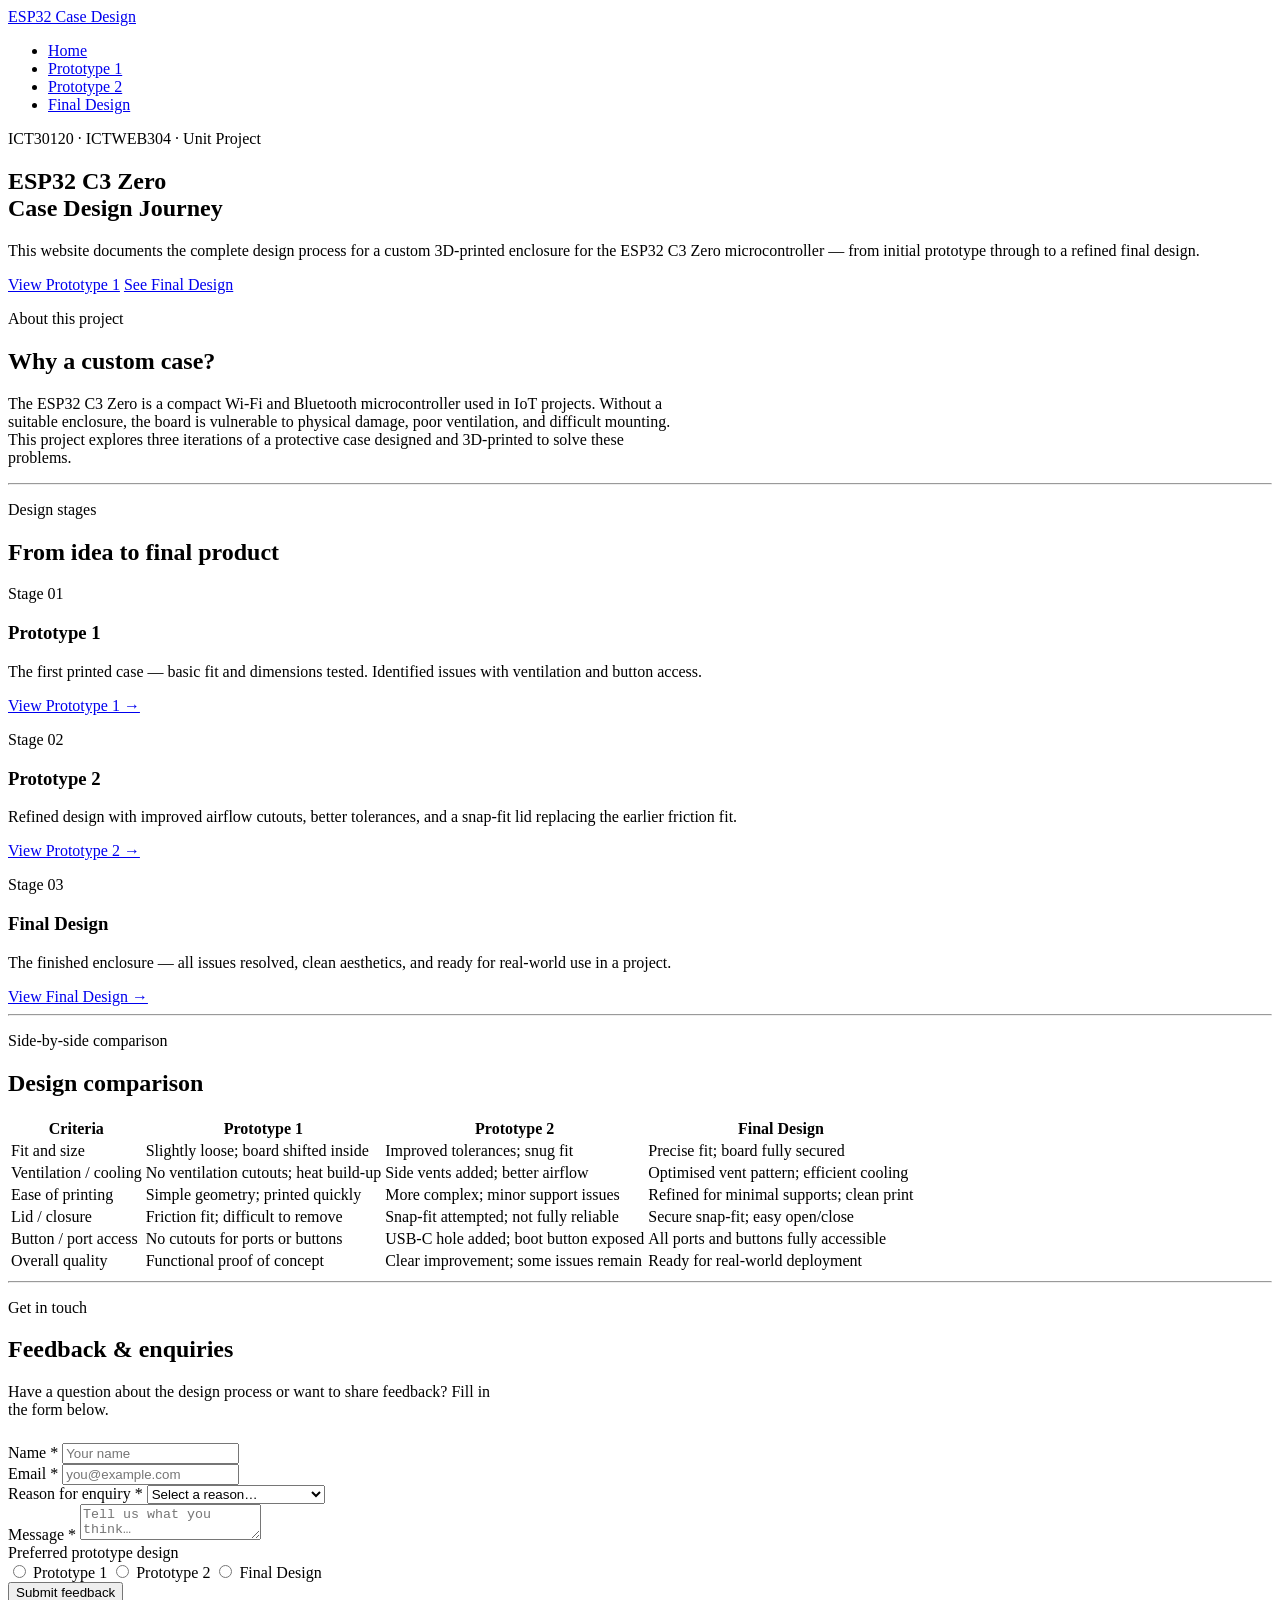
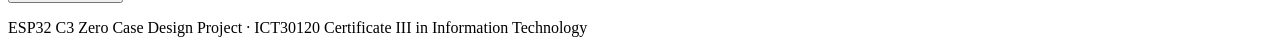
==== index.html @ f7631d88 "Add files via upload" ====
<!DOCTYPE html>
<html lang="en">
<head>
  <meta charset="UTF-8" />
  <meta name="viewport" content="width=device-width, initial-scale=1.0" />
  <meta name="description" content="Documenting the ESP32 C3 Zero case design journey from first prototype to final product." />
  <title>ESP32 C3 Zero Case Design | Home</title>
  <link rel="stylesheet" href="css/style.css" />
</head>
<body>

  <!-- HEADER / NAV -->
  <header>
    <div class="nav-inner">
      <a href="index.html" class="nav-logo" aria-label="Home">
        <!-- Replace logo.png with your own image -->
        <img src="images/logo.png" alt="ESP32 Case Project logo" onerror="this.style.display='none'" />
        <span>ESP32 Case Design</span>
      </a>
      <nav aria-label="Main navigation">
        <ul>
          <li><a href="index.html" class="active" aria-current="page">Home</a></li>
          <li><a href="prototype1.html">Prototype 1</a></li>
          <li><a href="prototype2.html">Prototype 2</a></li>
          <li><a href="final.html">Final Design</a></li>
        </ul>
      </nav>
    </div>
  </header>

  <!-- MAIN -->
  <main>

    <!-- HERO -->
    <section class="hero" aria-labelledby="hero-heading">
      <p class="hero-tag">ICT30120 · ICTWEB304 · Unit Project</p>
      <h1 id="hero-heading">ESP32 C3 Zero<br/>Case Design Journey</h1>
      <p>
        This website documents the complete design process for a custom 3D-printed
        enclosure for the ESP32 C3 Zero microcontroller — from initial prototype
        through to a refined final design.
      </p>
      <div class="hero-links">
        <a href="prototype1.html" class="btn btn-primary">View Prototype 1</a>
        <a href="final.html" class="btn btn-outline">See Final Design</a>
      </div>
    </section>

    <!-- PURPOSE -->
    <section aria-labelledby="purpose-heading">
      <p class="section-label">About this project</p>
      <h2 id="purpose-heading">Why a custom case?</h2>
      <p style="color:var(--muted); max-width:680px;">
        The ESP32 C3 Zero is a compact Wi-Fi and Bluetooth microcontroller used in
        IoT projects. Without a suitable enclosure, the board is vulnerable to physical
        damage, poor ventilation, and difficult mounting. This project explores three
        iterations of a protective case designed and 3D-printed to solve these problems.
      </p>
    </section>

    <hr class="divider" />

    <!-- DESIGN STAGES CARDS -->
    <section aria-labelledby="stages-heading">
      <p class="section-label">Design stages</p>
      <h2 id="stages-heading">From idea to final product</h2>
      <div class="cards">

        <article class="card">
          <p class="card-step">Stage 01</p>
          <h3>Prototype 1</h3>
          <p>The first printed case — basic fit and dimensions tested. Identified issues with ventilation and button access.</p>
          <a href="prototype1.html" class="card-link">View Prototype 1 →</a>
        </article>

        <article class="card">
          <p class="card-step">Stage 02</p>
          <h3>Prototype 2</h3>
          <p>Refined design with improved airflow cutouts, better tolerances, and a snap-fit lid replacing the earlier friction fit.</p>
          <a href="prototype2.html" class="card-link">View Prototype 2 →</a>
        </article>

        <article class="card">
          <p class="card-step">Stage 03</p>
          <h3>Final Design</h3>
          <p>The finished enclosure — all issues resolved, clean aesthetics, and ready for real-world use in a project.</p>
          <a href="final.html" class="card-link">View Final Design →</a>
        </article>

      </div>
    </section>

    <hr class="divider" />

    <!-- COMPARISON TABLE -->
    <section aria-labelledby="table-heading">
      <p class="section-label">Side-by-side comparison</p>
      <h2 id="table-heading">Design comparison</h2>
      <div class="table-wrap">
        <table>
          <thead>
            <tr>
              <th>Criteria</th>
              <th>Prototype 1</th>
              <th>Prototype 2</th>
              <th>Final Design</th>
            </tr>
          </thead>
          <tbody>
            <tr>
              <td>Fit and size</td>
              <td>Slightly loose; board shifted inside</td>
              <td>Improved tolerances; snug fit</td>
              <td>Precise fit; board fully secured</td>
            </tr>
            <tr>
              <td>Ventilation / cooling</td>
              <td>No ventilation cutouts; heat build-up</td>
              <td>Side vents added; better airflow</td>
              <td>Optimised vent pattern; efficient cooling</td>
            </tr>
            <tr>
              <td>Ease of printing</td>
              <td>Simple geometry; printed quickly</td>
              <td>More complex; minor support issues</td>
              <td>Refined for minimal supports; clean print</td>
            </tr>
            <tr>
              <td>Lid / closure</td>
              <td>Friction fit; difficult to remove</td>
              <td>Snap-fit attempted; not fully reliable</td>
              <td>Secure snap-fit; easy open/close</td>
            </tr>
            <tr>
              <td>Button / port access</td>
              <td>No cutouts for ports or buttons</td>
              <td>USB-C hole added; boot button exposed</td>
              <td>All ports and buttons fully accessible</td>
            </tr>
            <tr>
              <td>Overall quality</td>
              <td>Functional proof of concept</td>
              <td>Clear improvement; some issues remain</td>
              <td>Ready for real-world deployment</td>
            </tr>
          </tbody>
        </table>
      </div>
    </section>

    <hr class="divider" />

    <!-- CONTACT / FEEDBACK FORM -->
    <section aria-labelledby="form-heading">
      <p class="section-label">Get in touch</p>
      <h2 id="form-heading">Feedback &amp; enquiries</h2>
      <p style="color:var(--muted); margin-bottom:24px; max-width:500px;">
        Have a question about the design process or want to share feedback? Fill in the form below.
      </p>

      <div class="form-wrap">
        <form action="#" method="post" novalidate>

          <div class="form-row">
            <div class="form-group">
              <label for="name">Name <span class="req" aria-hidden="true">*</span></label>
              <input type="text" id="name" name="name" placeholder="Your name" required autocomplete="name" />
            </div>
            <div class="form-group">
              <label for="email">Email <span class="req" aria-hidden="true">*</span></label>
              <input type="email" id="email" name="email" placeholder="you@example.com" required autocomplete="email" />
            </div>
          </div>

          <div class="form-group">
            <label for="reason">Reason for enquiry <span class="req" aria-hidden="true">*</span></label>
            <select id="reason" name="reason" required>
              <option value="" disabled selected>Select a reason…</option>
              <option value="feedback">General feedback</option>
              <option value="question">Question about the design</option>
              <option value="collaboration">Collaboration</option>
              <option value="other">Other</option>
            </select>
          </div>

          <div class="form-group">
            <label for="message">Message <span class="req" aria-hidden="true">*</span></label>
            <textarea id="message" name="message" placeholder="Tell us what you think…" required></textarea>
          </div>

          <div class="form-group">
            <label>Preferred prototype design</label>
            <div class="radio-group">
              <label><input type="radio" name="preference" value="prototype1" /> Prototype 1</label>
              <label><input type="radio" name="preference" value="prototype2" /> Prototype 2</label>
              <label><input type="radio" name="preference" value="final" /> Final Design</label>
            </div>
          </div>

          <button type="submit" class="btn btn-primary">Submit feedback</button>

        </form>
      </div>
    </section>

  </main>

  <!-- FOOTER -->
  <footer>
    <p>ESP32 C3 Zero Case Design Project · ICT30120 Certificate III in Information Technology</p>
  </footer>

</body>
</html>
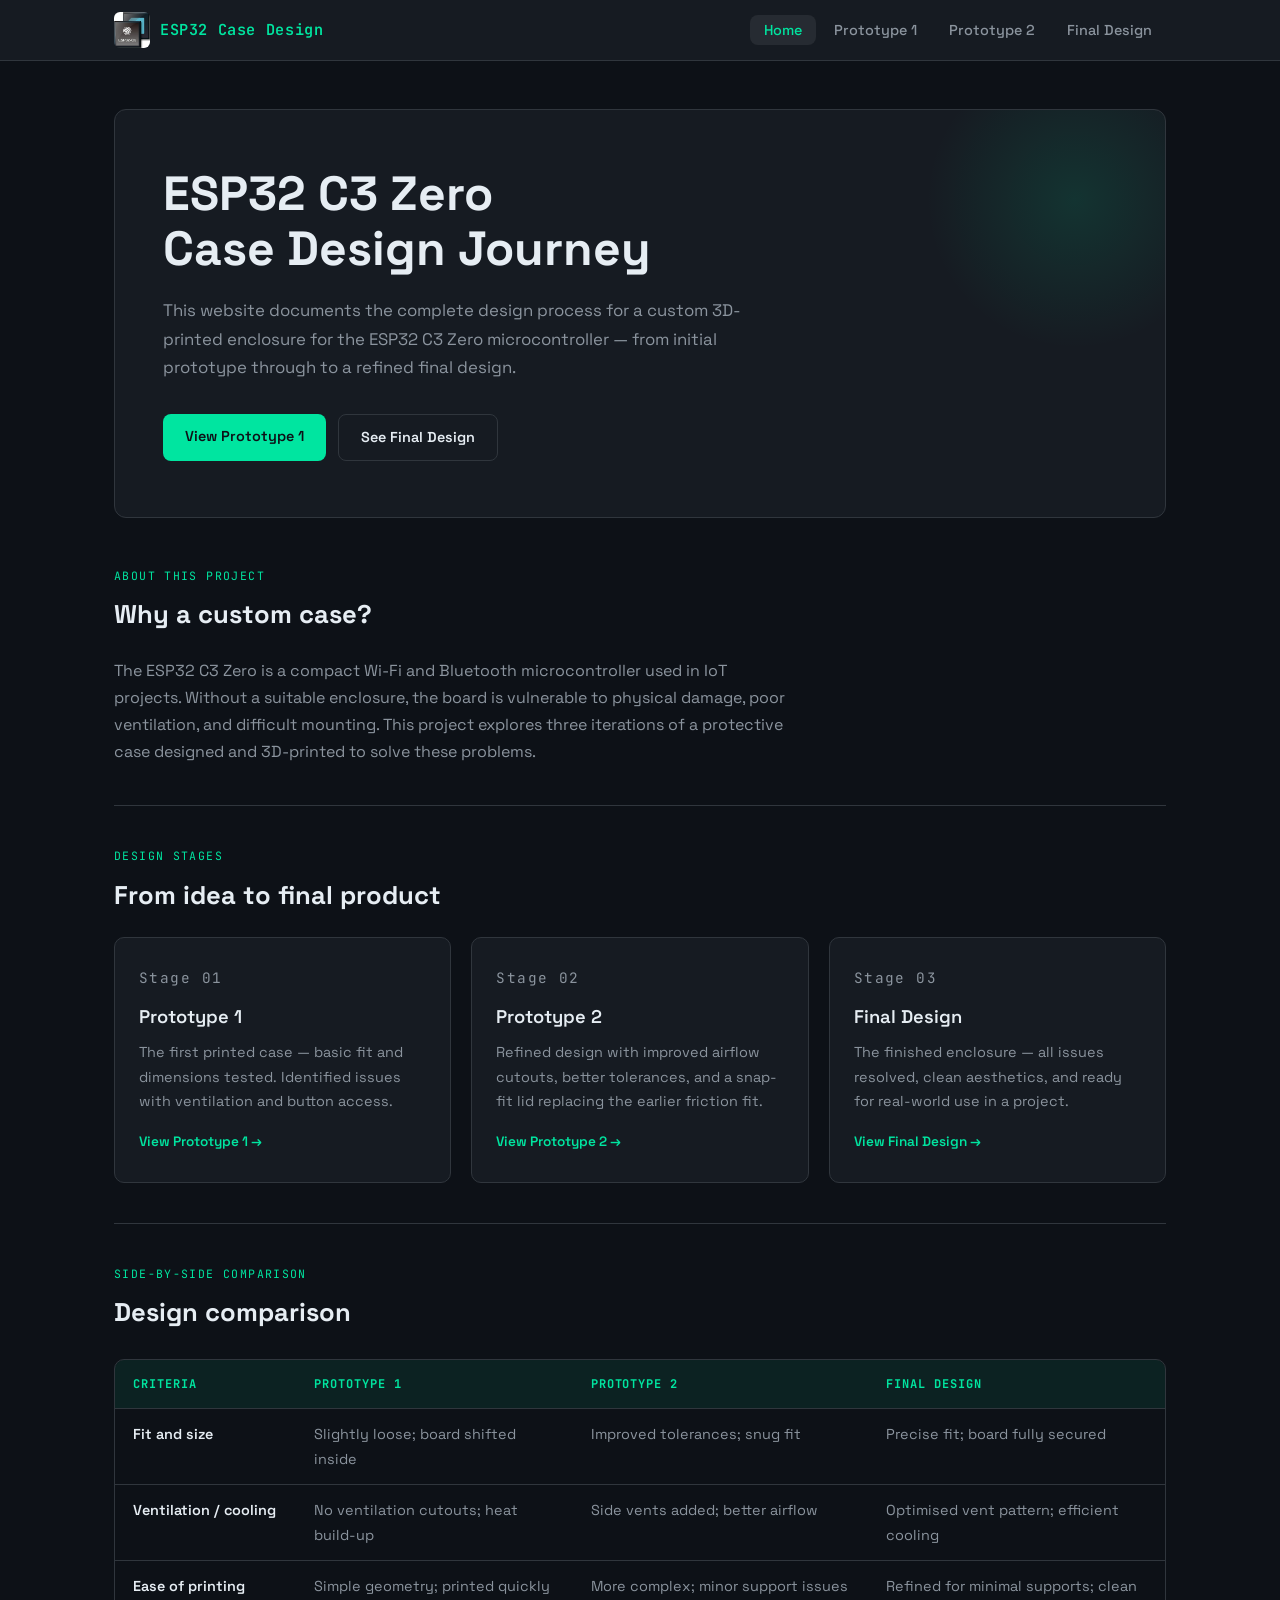
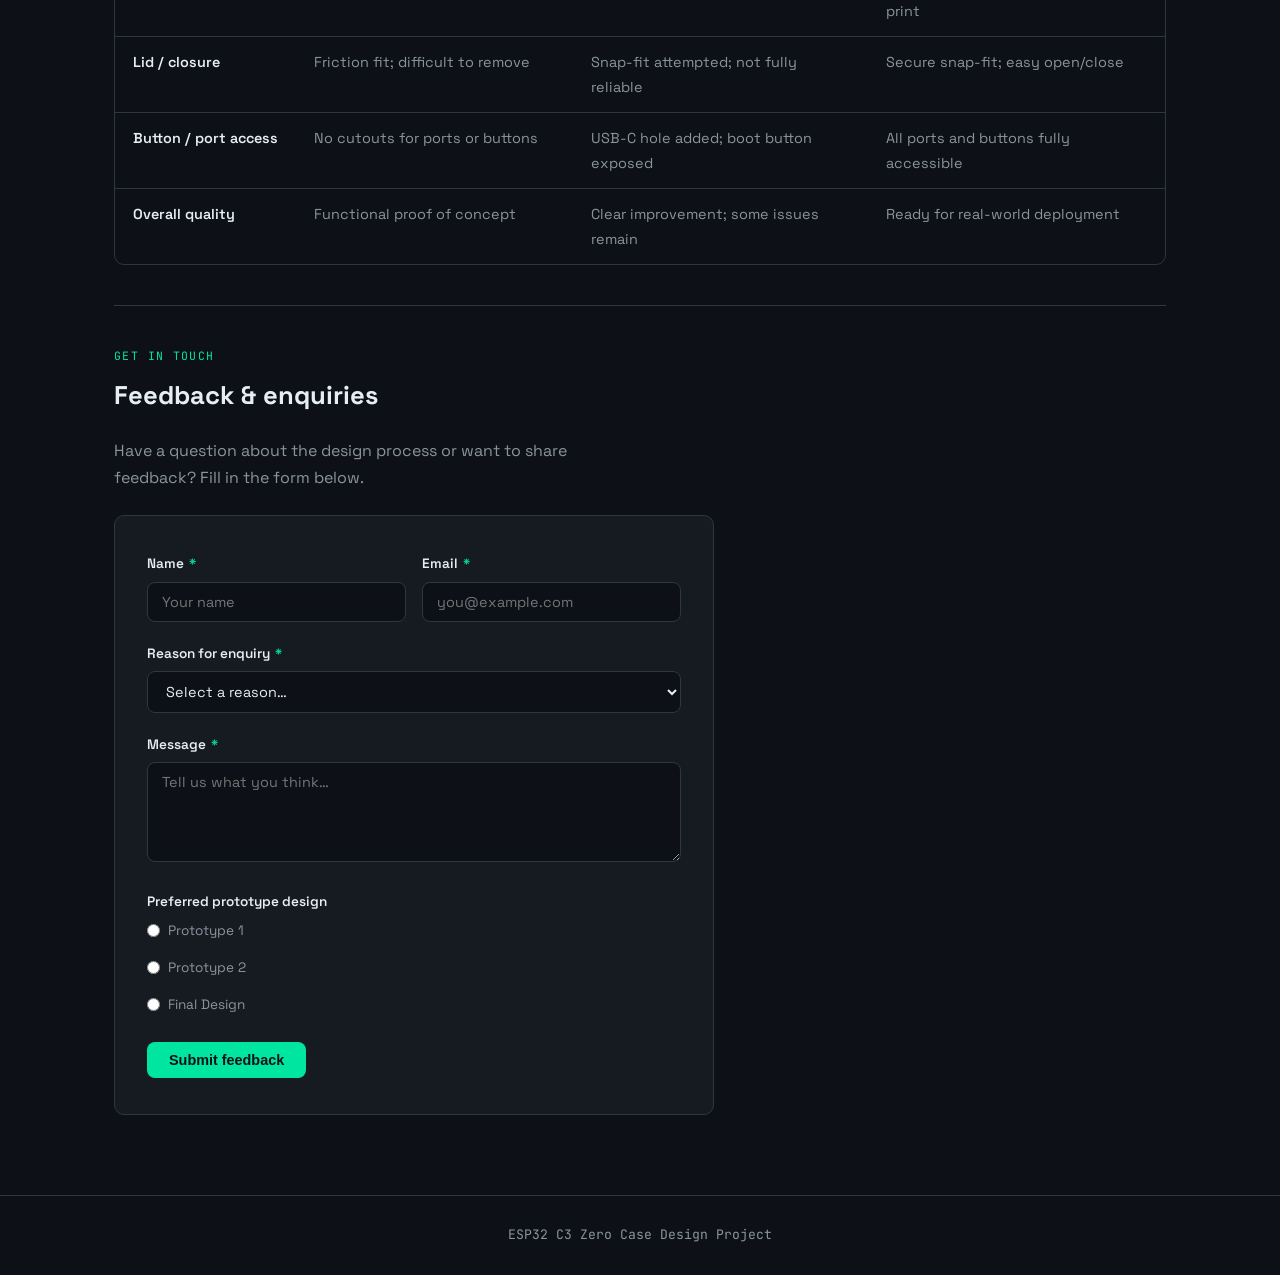
==== commit c4233bfb: "Update index.html" ====
--- a/index.html
+++ b/index.html
@@ -33,7 +33,6 @@
 
     <!-- HERO -->
     <section class="hero" aria-labelledby="hero-heading">
-      <p class="hero-tag">ICT30120 · ICTWEB304 · Unit Project</p>
       <h1 id="hero-heading">ESP32 C3 Zero<br/>Case Design Journey</h1>
       <p>
         This website documents the complete design process for a custom 3D-printed
@@ -207,7 +206,7 @@
 
   <!-- FOOTER -->
   <footer>
-    <p>ESP32 C3 Zero Case Design Project · ICT30120 Certificate III in Information Technology</p>
+    <p>ESP32 C3 Zero Case Design Project</p>
   </footer>
 
 </body>
--- a/css/style.css
+++ b/css/style.css
@@ -0,0 +1,512 @@
+/* ============================
+   ESP32 Case Design Journey
+   style.css
+   ============================ */
+
+@import url('https://fonts.googleapis.com/css2?family=Space+Grotesk:wght@400;500;700&family=JetBrains+Mono:wght@400;600&display=swap');
+
+/* --- Tokens --- */
+:root {
+  --bg:         #0d1117;
+  --surface:    #161b22;
+  --border:     #30363d;
+  --accent:     #00e5a0;
+  --accent-dim: #00b37e;
+  --text:       #e6edf3;
+  --muted:      #8b949e;
+  --pro:        #3fb950;
+  --con:        #f85149;
+  --radius:     8px;
+  --font-display: 'Space Grotesk', sans-serif;
+  --font-mono:    'JetBrains Mono', monospace;
+}
+
+/* --- Reset & Base --- */
+*, *::before, *::after { box-sizing: border-box; margin: 0; padding: 0; }
+
+body {
+  background: var(--bg);
+  color: var(--text);
+  font-family: var(--font-display);
+  font-size: 16px;
+  line-height: 1.7;
+  min-height: 100vh;
+}
+
+img { max-width: 100%; display: block; }
+a  { color: var(--accent); text-decoration: none; }
+a:hover { text-decoration: underline; }
+a:focus-visible { outline: 2px solid var(--accent); outline-offset: 3px; }
+
+/* --- Header / Nav --- */
+header {
+  background: var(--surface);
+  border-bottom: 1px solid var(--border);
+  position: sticky;
+  top: 0;
+  z-index: 100;
+}
+
+.nav-inner {
+  max-width: 1100px;
+  margin: 0 auto;
+  padding: 0 24px;
+  display: flex;
+  align-items: center;
+  justify-content: space-between;
+  height: 60px;
+}
+
+.nav-logo {
+  display: flex;
+  align-items: center;
+  gap: 10px;
+  text-decoration: none;
+}
+
+.nav-logo img {
+  width: 36px;
+  height: 36px;
+  border-radius: 6px;
+}
+
+.nav-logo span {
+  font-family: var(--font-mono);
+  font-weight: 600;
+  font-size: 0.95rem;
+  color: var(--accent);
+  letter-spacing: 0.04em;
+}
+
+nav ul {
+  list-style: none;
+  display: flex;
+  gap: 4px;
+}
+
+nav ul li a {
+  color: var(--muted);
+  font-size: 0.9rem;
+  font-weight: 500;
+  padding: 6px 14px;
+  border-radius: var(--radius);
+  transition: color 0.15s, background 0.15s;
+}
+
+nav ul li a:hover,
+nav ul li a.active {
+  color: var(--text);
+  background: rgba(255,255,255,0.07);
+  text-decoration: none;
+}
+
+nav ul li a.active {
+  color: var(--accent);
+}
+
+/* --- Main Content --- */
+main {
+  max-width: 1100px;
+  margin: 0 auto;
+  padding: 48px 24px 80px;
+}
+
+/* --- Hero (Home only) --- */
+.hero {
+  border: 1px solid var(--border);
+  border-radius: 12px;
+  background: var(--surface);
+  padding: 56px 48px;
+  margin-bottom: 48px;
+  position: relative;
+  overflow: hidden;
+}
+
+.hero::before {
+  content: '';
+  position: absolute;
+  top: -60px; right: -60px;
+  width: 300px; height: 300px;
+  border-radius: 50%;
+  background: radial-gradient(circle, rgba(0,229,160,0.12) 0%, transparent 70%);
+  pointer-events: none;
+}
+
+.hero-tag {
+  font-family: var(--font-mono);
+  font-size: 0.75rem;
+  color: var(--accent);
+  letter-spacing: 0.1em;
+  text-transform: uppercase;
+  margin-bottom: 16px;
+}
+
+.hero h1 {
+  font-size: clamp(2rem, 5vw, 3rem);
+  font-weight: 700;
+  line-height: 1.15;
+  margin-bottom: 20px;
+}
+
+.hero p {
+  color: var(--muted);
+  max-width: 600px;
+  font-size: 1.05rem;
+  margin-bottom: 32px;
+}
+
+.hero-links {
+  display: flex;
+  gap: 12px;
+  flex-wrap: wrap;
+}
+
+.btn {
+  display: inline-block;
+  padding: 10px 22px;
+  border-radius: var(--radius);
+  font-weight: 600;
+  font-size: 0.9rem;
+  transition: opacity 0.15s, transform 0.1s;
+  cursor: pointer;
+  border: none;
+}
+
+.btn:hover { opacity: 0.85; transform: translateY(-1px); text-decoration: none; }
+
+.btn-primary {
+  background: var(--accent);
+  color: #0d1117;
+}
+
+.btn-outline {
+  background: transparent;
+  border: 1px solid var(--border);
+  color: var(--text);
+}
+
+/* --- Section heading --- */
+.section-label {
+  font-family: var(--font-mono);
+  font-size: 0.72rem;
+  color: var(--accent);
+  letter-spacing: 0.12em;
+  text-transform: uppercase;
+  margin-bottom: 8px;
+}
+
+h2 {
+  font-size: 1.6rem;
+  font-weight: 700;
+  margin-bottom: 20px;
+}
+
+h3 {
+  font-size: 1.15rem;
+  font-weight: 600;
+  margin-bottom: 12px;
+}
+
+/* --- Cards grid (Home) --- */
+.cards {
+  display: grid;
+  grid-template-columns: repeat(auto-fit, minmax(260px, 1fr));
+  gap: 20px;
+  margin-top: 12px;
+}
+
+.card {
+  background: var(--surface);
+  border: 1px solid var(--border);
+  border-radius: 10px;
+  padding: 28px 24px;
+  transition: border-color 0.2s;
+}
+
+.card:hover { border-color: var(--accent); }
+
+.card-step {
+  font-family: var(--font-mono);
+  font-size: 0.7rem;
+  color: var(--accent);
+  letter-spacing: 0.1em;
+  margin-bottom: 10px;
+}
+
+.card h3 { margin-bottom: 8px; }
+.card p  { color: var(--muted); font-size: 0.9rem; }
+
+.card-link {
+  display: inline-block;
+  margin-top: 16px;
+  font-size: 0.85rem;
+  font-weight: 600;
+  color: var(--accent);
+}
+
+/* --- Prototype / Final pages --- */
+.page-header {
+  margin-bottom: 40px;
+}
+
+.page-header h1 {
+  font-size: clamp(1.7rem, 4vw, 2.4rem);
+  font-weight: 700;
+  margin-bottom: 8px;
+}
+
+.page-header p {
+  color: var(--muted);
+  max-width: 620px;
+}
+
+.proto-grid {
+  display: grid;
+  grid-template-columns: 1fr 1fr;
+  gap: 32px;
+  margin-bottom: 40px;
+}
+
+@media (max-width: 680px) {
+  .proto-grid { grid-template-columns: 1fr; }
+}
+
+.proto-image {
+  background: var(--surface);
+  border: 1px solid var(--border);
+  border-radius: 10px;
+  aspect-ratio: 4/3;
+  display: flex;
+  align-items: center;
+  justify-content: center;
+  overflow: hidden;
+}
+
+.proto-image img {
+  width: 100%;
+  height: 100%;
+  object-fit: cover;
+  border-radius: 10px;
+}
+
+.image-placeholder {
+  display: flex;
+  flex-direction: column;
+  align-items: center;
+  gap: 8px;
+  color: var(--muted);
+}
+
+.image-placeholder span {
+  font-family: var(--font-mono);
+  font-size: 0.75rem;
+  letter-spacing: 0.05em;
+}
+
+/* --- Pro/Con lists --- */
+.pro-con {
+  display: grid;
+  grid-template-columns: 1fr 1fr;
+  gap: 20px;
+  margin: 24px 0;
+}
+
+@media (max-width: 540px) {
+  .pro-con { grid-template-columns: 1fr; }
+}
+
+.pro-list, .con-list {
+  background: var(--surface);
+  border: 1px solid var(--border);
+  border-radius: 10px;
+  padding: 20px 22px;
+}
+
+.pro-list h3 { color: var(--pro); }
+.con-list h3 { color: var(--con); }
+
+.pro-list ul, .con-list ul {
+  list-style: none;
+  margin-top: 10px;
+}
+
+.pro-list li, .con-list li {
+  font-size: 0.9rem;
+  color: var(--muted);
+  padding: 4px 0 4px 18px;
+  position: relative;
+}
+
+.pro-list li::before {
+  content: '+';
+  position: absolute; left: 0;
+  color: var(--pro); font-weight: 700;
+}
+
+.con-list li::before {
+  content: '−';
+  position: absolute; left: 0;
+  color: var(--con); font-weight: 700;
+}
+
+/* --- Info block --- */
+.info-block {
+  background: var(--surface);
+  border: 1px solid var(--border);
+  border-left: 3px solid var(--accent);
+  border-radius: var(--radius);
+  padding: 20px 24px;
+  margin: 24px 0;
+  font-size: 0.93rem;
+  color: var(--muted);
+}
+
+.info-block strong { color: var(--text); }
+
+/* --- Comparison Table --- */
+.table-wrap {
+  overflow-x: auto;
+  margin: 24px 0;
+  border-radius: 10px;
+  border: 1px solid var(--border);
+}
+
+table {
+  width: 100%;
+  border-collapse: collapse;
+  font-size: 0.9rem;
+}
+
+thead {
+  background: rgba(0,229,160,0.08);
+}
+
+thead th {
+  padding: 14px 18px;
+  text-align: left;
+  font-family: var(--font-mono);
+  font-size: 0.75rem;
+  letter-spacing: 0.08em;
+  text-transform: uppercase;
+  color: var(--accent);
+  border-bottom: 1px solid var(--border);
+}
+
+tbody td {
+  padding: 13px 18px;
+  border-bottom: 1px solid var(--border);
+  color: var(--muted);
+  vertical-align: top;
+}
+
+tbody tr:last-child td { border-bottom: none; }
+
+tbody tr:hover td { background: rgba(255,255,255,0.025); }
+
+tbody td:first-child {
+  font-weight: 600;
+  color: var(--text);
+  white-space: nowrap;
+}
+
+/* --- Form --- */
+.form-wrap {
+  background: var(--surface);
+  border: 1px solid var(--border);
+  border-radius: 10px;
+  padding: 36px 32px;
+  max-width: 600px;
+  margin-top: 12px;
+}
+
+.form-group {
+  margin-bottom: 20px;
+}
+
+label {
+  display: block;
+  font-size: 0.85rem;
+  font-weight: 600;
+  margin-bottom: 6px;
+  color: var(--text);
+}
+
+label .req { color: var(--accent); margin-left: 2px; }
+
+input[type="text"],
+input[type="email"],
+textarea,
+select {
+  width: 100%;
+  background: var(--bg);
+  border: 1px solid var(--border);
+  border-radius: var(--radius);
+  color: var(--text);
+  font-family: var(--font-display);
+  font-size: 0.9rem;
+  padding: 10px 14px;
+  transition: border-color 0.15s;
+}
+
+input:focus, textarea:focus, select:focus {
+  outline: none;
+  border-color: var(--accent);
+}
+
+textarea { resize: vertical; min-height: 100px; }
+
+select option { background: var(--surface); }
+
+.form-row {
+  display: grid;
+  grid-template-columns: 1fr 1fr;
+  gap: 16px;
+}
+
+@media (max-width: 500px) {
+  .form-row { grid-template-columns: 1fr; }
+  .form-wrap { padding: 24px 18px; }
+}
+
+.radio-group {
+  display: flex;
+  flex-direction: column;
+  gap: 8px;
+  margin-top: 4px;
+}
+
+.radio-group label {
+  display: flex;
+  align-items: center;
+  gap: 8px;
+  font-weight: 400;
+  cursor: pointer;
+  color: var(--muted);
+}
+
+.radio-group input[type="radio"] {
+  width: auto;
+  accent-color: var(--accent);
+}
+
+/* --- Footer --- */
+footer {
+  border-top: 1px solid var(--border);
+  text-align: center;
+  padding: 28px 24px;
+  font-size: 0.82rem;
+  color: var(--muted);
+  font-family: var(--font-mono);
+}
+
+/* --- Divider --- */
+.divider {
+  border: none;
+  border-top: 1px solid var(--border);
+  margin: 40px 0;
+}
+
+/* --- Reduced motion --- */
+@media (prefers-reduced-motion: reduce) {
+  * { transition: none !important; animation: none !important; }
+}
